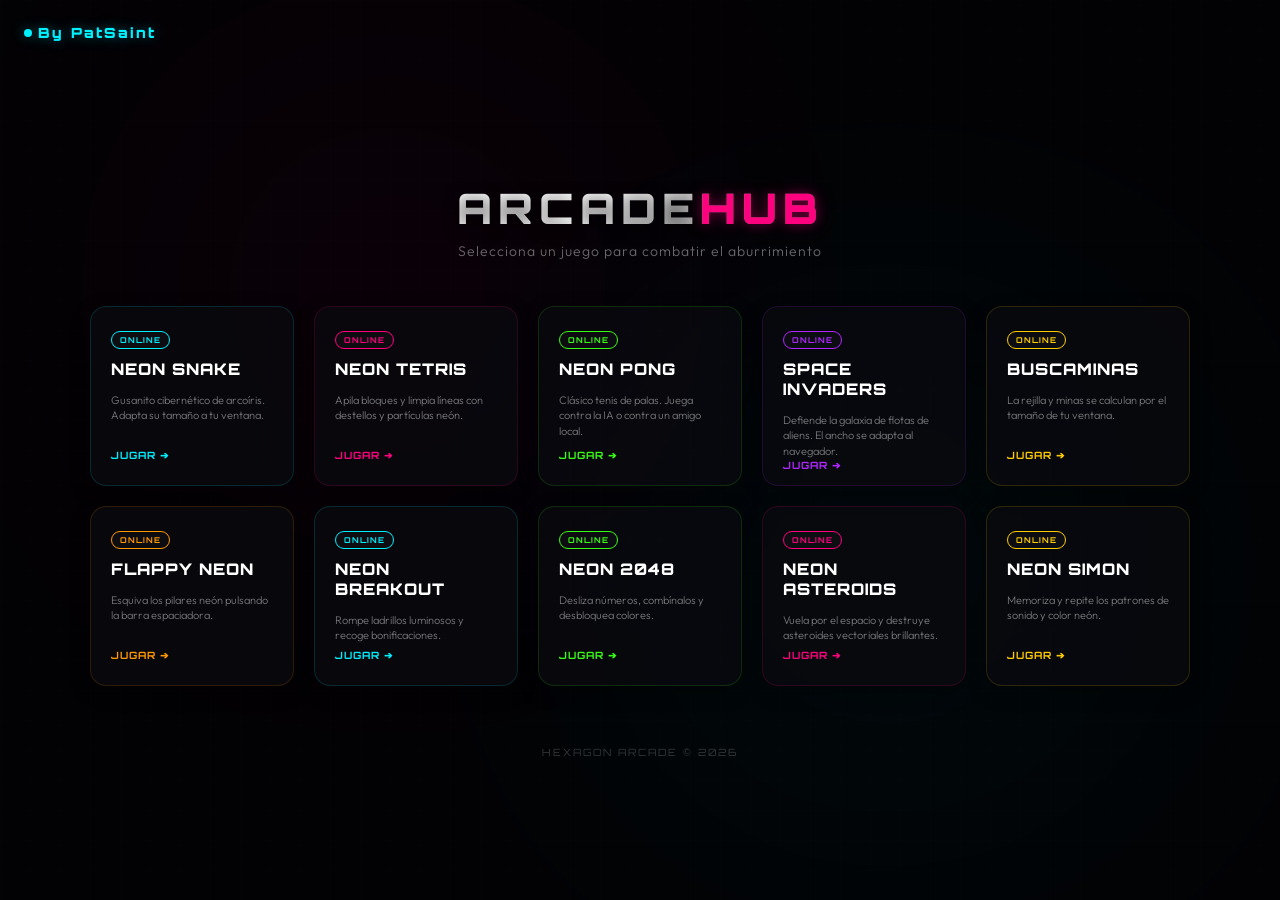
==== index.html @ 44b200b7 "feat: publish arcade hub" ====
<!DOCTYPE html>
<html lang="es">
<head>
    <meta charset="UTF-8">
    <meta name="viewport" content="width=device-width, initial-scale=1.0">
    <title>Arcade Hub | Antiaurrimiento</title>
    <link rel="preconnect" href="https://fonts.googleapis.com">
    <link rel="preconnect" href="https://fonts.gstatic.com" crossorigin>
    <link href="https://fonts.googleapis.com/css2?family=Orbitron:wght@400;700;900&family=Outfit:wght@300;400;600&display=swap" rel="stylesheet">
    <style>
        /* Variables */
        :root {
            --bg-color: #020204;
            --panel-bg: rgba(10, 10, 15, 0.75);
            --border-color: rgba(255, 255, 255, 0.05);
            
            --neon-cyan: #00f0ff;
            --neon-pink: #ff007f;
            --neon-green: #39ff14;
            --neon-purple: #b026ff;
            --neon-yellow: #ffcc00;
            --neon-orange: #ff9900;
            
            --glow-cyan: 0 0 12px rgba(0, 240, 255, 0.4), 0 0 25px rgba(0, 240, 255, 0.15);
            --glow-pink: 0 0 12px rgba(255, 0, 127, 0.4), 0 0 25px rgba(255, 0, 127, 0.15);
            --glow-green: 0 0 12px rgba(57, 255, 20, 0.4), 0 0 25px rgba(57, 255, 20, 0.15);
            --glow-purple: 0 0 12px rgba(176, 38, 255, 0.4), 0 0 25px rgba(176, 38, 255, 0.15);
            --glow-yellow: 0 0 12px rgba(255, 204, 0, 0.4), 0 0 25px rgba(255, 204, 0, 0.15);
            --glow-orange: 0 0 12px rgba(255, 153, 0, 0.4), 0 0 25px rgba(255, 153, 0, 0.15);
        }

        /* General */
        * {
            margin: 0;
            padding: 0;
            box-sizing: border-box;
            user-select: none;
            -webkit-user-select: none;
        }

        body {
            background-color: var(--bg-color);
            background-image: 
                linear-gradient(rgba(255, 255, 255, 0.005) 1px, transparent 1px),
                linear-gradient(90deg, rgba(255, 255, 255, 0.005) 1px, transparent 1px);
            background-size: 30px 30px;
            color: #ffffff;
            font-family: 'Outfit', sans-serif;
            min-height: 100vh;
            display: flex;
            flex-direction: column;
            align-items: center;
            justify-content: center;
            overflow-x: hidden;
            position: relative;
            padding: 80px 20px 40px 20px;
        }

        /* Sello Neón Top-Left */
        .branding {
            position: absolute;
            top: 24px;
            left: 24px;
            font-family: 'Orbitron', sans-serif;
            font-size: 14px;
            font-weight: 900;
            letter-spacing: 2px;
            color: var(--neon-cyan);
            text-shadow: var(--glow-cyan);
            z-index: 100;
            display: flex;
            align-items: center;
            gap: 6px;
        }
        
        .branding::before {
            content: '';
            display: inline-block;
            width: 8px;
            height: 8px;
            background-color: var(--neon-cyan);
            border-radius: 50%;
            box-shadow: var(--glow-cyan);
            animation: pulse 1.5s infinite alternate;
        }

        /* Efectos de Luces de Fondo */
        .ambient-glow {
            position: absolute;
            width: 400px;
            height: 400px;
            border-radius: 50%;
            filter: blur(160px);
            opacity: 0.07;
            pointer-events: none;
            z-index: 0;
        }
        .glow-1 { top: 10%; left: 15%; background: var(--neon-pink); }
        .glow-2 { bottom: 15%; right: 15%; background: var(--neon-cyan); }

        /* Contenedor */
        .hub-container {
            max-width: 1100px;
            width: 100%;
            z-index: 2;
            display: flex;
            flex-direction: column;
            align-items: center;
            gap: 36px;
        }

        /* Cabecera */
        .header {
            text-align: center;
            margin-bottom: 10px;
        }

        .hub-title {
            font-family: 'Orbitron', sans-serif;
            font-size: 42px;
            font-weight: 900;
            letter-spacing: 6px;
            margin-bottom: 8px;
            background: linear-gradient(135deg, #ffffff 40%, rgba(255, 255, 255, 0.4));
            -webkit-background-clip: text;
            -webkit-text-fill-color: transparent;
            text-shadow: 0 4px 15px rgba(0, 0, 0, 0.6);
        }

        .hub-title span {
            color: var(--neon-pink);
            text-shadow: var(--glow-pink);
            -webkit-text-fill-color: initial;
        }

        .hub-subtitle {
            font-size: 14px;
            font-weight: 300;
            color: rgba(255, 255, 255, 0.4);
            letter-spacing: 1px;
        }

        /* Grilla de Juegos Compacta */
        .games-grid {
            display: grid;
            grid-template-columns: repeat(auto-fill, minmax(200px, 1fr));
            gap: 20px;
            width: 100%;
        }

        /* Tarjeta de Juego Pequeña y Clicable */
        .game-card {
            background: var(--panel-bg);
            border: 1px solid var(--border-color);
            border-radius: 16px;
            padding: 24px 20px;
            display: flex;
            flex-direction: column;
            justify-content: space-between;
            text-decoration: none;
            transition: all 0.3s cubic-bezier(0.16, 1, 0.3, 1);
            position: relative;
            overflow: hidden;
            height: 180px;
            box-shadow: 0 6px 20px rgba(0, 0, 0, 0.3);
        }

        .card-top {
            display: flex;
            flex-direction: column;
            gap: 10px;
        }

        .game-badge {
            font-family: 'Orbitron', sans-serif;
            font-size: 8px;
            font-weight: 700;
            letter-spacing: 1px;
            padding: 3px 8px;
            border-radius: 10px;
            align-self: flex-start;
            border: 1px solid currentColor;
            background: rgba(255, 255, 255, 0.02);
        }

        .game-title {
            font-family: 'Orbitron', sans-serif;
            font-size: 16px;
            font-weight: 900;
            letter-spacing: 1px;
            color: #ffffff;
            transition: transform 0.3s ease;
        }

        .game-desc {
            font-size: 11px;
            line-height: 1.4;
            color: rgba(255, 255, 255, 0.45);
            font-weight: 300;
            margin-top: 4px;
        }

        .play-indicator {
            font-family: 'Orbitron', sans-serif;
            font-size: 10px;
            font-weight: 700;
            letter-spacing: 1px;
            margin-top: auto;
            display: flex;
            align-items: center;
            gap: 6px;
            transition: transform 0.2s ease;
        }

        /* Estilos Neón Individuales por Tarjeta */
        
        /* 1. Snake */
        .card-snake { border-color: rgba(0, 240, 255, 0.15); }
        .card-snake .game-badge { color: var(--neon-cyan); }
        .card-snake .play-indicator { color: var(--neon-cyan); }
        .card-snake:hover {
            transform: translateY(-5px);
            border-color: var(--neon-cyan);
            box-shadow: var(--glow-cyan), 0 12px 30px rgba(0, 0, 0, 0.5);
        }
        
        /* 2. Tetris */
        .card-tetris { border-color: rgba(255, 0, 127, 0.15); }
        .card-tetris .game-badge { color: var(--neon-pink); }
        .card-tetris .play-indicator { color: var(--neon-pink); }
        .card-tetris:hover {
            transform: translateY(-5px);
            border-color: var(--neon-pink);
            box-shadow: var(--glow-pink), 0 12px 30px rgba(0, 0, 0, 0.5);
        }

        /* 3. Pong */
        .card-pong { border-color: rgba(57, 255, 20, 0.15); }
        .card-pong .game-badge { color: var(--neon-green); }
        .card-pong .play-indicator { color: var(--neon-green); }
        .card-pong:hover {
            transform: translateY(-5px);
            border-color: var(--neon-green);
            box-shadow: var(--glow-green), 0 12px 30px rgba(0, 0, 0, 0.5);
        }

        /* 4. Invaders */
        .card-invaders { border-color: rgba(176, 38, 255, 0.15); }
        .card-invaders .game-badge { color: var(--neon-purple); }
        .card-invaders .play-indicator { color: var(--neon-purple); }
        .card-invaders:hover {
            transform: translateY(-5px);
            border-color: var(--neon-purple);
            box-shadow: var(--glow-purple), 0 12px 30px rgba(0, 0, 0, 0.5);
        }

        /* 5. Buscaminas */
        .card-mines { border-color: rgba(255, 204, 0, 0.15); }
        .card-mines .game-badge { color: var(--neon-yellow); }
        .card-mines .play-indicator { color: var(--neon-yellow); }
        .card-mines:hover {
            transform: translateY(-5px);
            border-color: var(--neon-yellow);
            box-shadow: var(--glow-yellow), 0 12px 30px rgba(0, 0, 0, 0.5);
        }

        /* 6. Flappy */
        .card-flappy { border-color: rgba(255, 153, 0, 0.15); }
        .card-flappy .game-badge { color: var(--neon-orange); }
        .card-flappy .play-indicator { color: var(--neon-orange); }
        .card-flappy:hover {
            transform: translateY(-5px);
            border-color: var(--neon-orange);
            box-shadow: var(--glow-orange), 0 12px 30px rgba(0, 0, 0, 0.5);
        }

        /* 7. Breakout */
        .card-breakout { border-color: rgba(0, 240, 255, 0.15); }
        .card-breakout .game-badge { color: var(--neon-cyan); }
        .card-breakout .play-indicator { color: var(--neon-cyan); }
        .card-breakout:hover {
            transform: translateY(-5px);
            border-color: var(--neon-cyan);
            box-shadow: var(--glow-cyan), 0 12px 30px rgba(0, 0, 0, 0.5);
        }

        /* 8. 2048 */
        .card-2048 { border-color: rgba(57, 255, 20, 0.15); }
        .card-2048 .game-badge { color: var(--neon-green); }
        .card-2048 .play-indicator { color: var(--neon-green); }
        .card-2048:hover {
            transform: translateY(-5px);
            border-color: var(--neon-green);
            box-shadow: var(--glow-green), 0 12px 30px rgba(0, 0, 0, 0.5);
        }

        /* 9. Asteroids */
        .card-asteroids { border-color: rgba(255, 0, 127, 0.15); }
        .card-asteroids .game-badge { color: var(--neon-pink); }
        .card-asteroids .play-indicator { color: var(--neon-pink); }
        .card-asteroids:hover {
            transform: translateY(-5px);
            border-color: var(--neon-pink);
            box-shadow: var(--glow-pink), 0 12px 30px rgba(0, 0, 0, 0.5);
        }

        /* 10. Simon */
        .card-simon { border-color: rgba(255, 204, 0, 0.15); }
        .card-simon .game-badge { color: var(--neon-yellow); }
        .card-simon .play-indicator { color: var(--neon-yellow); }
        .card-simon:hover {
            transform: translateY(-5px);
            border-color: var(--neon-yellow);
            box-shadow: var(--glow-yellow), 0 12px 30px rgba(0, 0, 0, 0.5);
        }

        /* Efecto al hacer hover general */
        .game-card:hover .play-indicator {
            transform: translateX(4px);
        }

        /* Footer */
        .footer {
            margin-top: 24px;
            font-size: 10px;
            color: rgba(255, 255, 255, 0.2);
            letter-spacing: 2px;
            font-family: 'Orbitron', sans-serif;
        }

        @keyframes pulse {
            from { opacity: 0.6; }
            to { opacity: 1; }
        }

        /* Adaptabilidad */
        @media (max-width: 600px) {
            .branding {
                position: static;
                margin-bottom: 24px;
            }
            body {
                padding-top: 40px;
            }
            .games-grid {
                grid-template-columns: 1fr;
            }
            .game-card {
                height: 150px;
            }
        }
    </style>
</head>
<body>
    <!-- Sello neón -->
    <div class="branding">By PatSaint</div>

    <!-- Luces de fondo -->
    <div class="ambient-glow glow-1"></div>
    <div class="ambient-glow glow-2"></div>

    <div class="hub-container">
        <!-- Cabecera -->
        <header class="header">
            <h1 class="hub-title">ARCADE<span>HUB</span></h1>
            <p class="hub-subtitle">Selecciona un juego para combatir el aburrimiento</p>
        </header>

        <!-- Grilla de Juegos -->
        <main class="games-grid">
            
            <!-- 1. Gusanito (Snake) -->
            <a href="snake.html" class="game-card card-snake">
                <div class="card-top">
                    <span class="game-badge">ONLINE</span>
                    <h2 class="game-title">NEON SNAKE</h2>
                    <p class="game-desc">Gusanito cibernético de arcoíris. Adapta su tamaño a tu ventana.</p>
                </div>
                <div class="play-indicator">JUGAR ➔</div>
            </a>

            <!-- 2. Tetris -->
            <a href="tetris.html" class="game-card card-tetris">
                <div class="card-top">
                    <span class="game-badge">ONLINE</span>
                    <h2 class="game-title">NEON TETRIS</h2>
                    <p class="game-desc">Apila bloques y limpia líneas con destellos y partículas neón.</p>
                </div>
                <div class="play-indicator">JUGAR ➔</div>
            </a>

            <!-- 3. Pong -->
            <a href="pong.html" class="game-card card-pong">
                <div class="card-top">
                    <span class="game-badge">ONLINE</span>
                    <h2 class="game-title">NEON PONG</h2>
                    <p class="game-desc">Clásico tenis de palas. Juega contra la IA o contra un amigo local.</p>
                </div>
                <div class="play-indicator">JUGAR ➔</div>
            </a>

            <!-- 4. Space Invaders -->
            <a href="invaders.html" class="game-card card-invaders">
                <div class="card-top">
                    <span class="game-badge">ONLINE</span>
                    <h2 class="game-title">SPACE INVADERS</h2>
                    <p class="game-desc">Defiende la galaxia de flotas de aliens. El ancho se adapta al navegador.</p>
                </div>
                <div class="play-indicator">JUGAR ➔</div>
            </a>

            <!-- 5. Buscaminas -->
            <a href="minesweeper.html" class="game-card card-mines">
                <div class="card-top">
                    <span class="game-badge">ONLINE</span>
                    <h2 class="game-title">BUSCAMINAS</h2>
                    <p class="game-desc">La rejilla y minas se calculan por el tamaño de tu ventana.</p>
                </div>
                <div class="play-indicator">JUGAR ➔</div>
            </a>

            <!-- 6. Flappy Neon -->
            <a href="flappy.html" class="game-card card-flappy">
                <div class="card-top">
                    <span class="game-badge">ONLINE</span>
                    <h2 class="game-title">FLAPPY NEON</h2>
                    <p class="game-desc">Esquiva los pilares neón pulsando la barra espaciadora.</p>
                </div>
                <div class="play-indicator">JUGAR ➔</div>
            </a>

            <!-- 7. Breakout -->
            <a href="breakout.html" class="game-card card-breakout">
                <div class="card-top">
                    <span class="game-badge">ONLINE</span>
                    <h2 class="game-title">NEON BREAKOUT</h2>
                    <p class="game-desc">Rompe ladrillos luminosos y recoge bonificaciones.</p>
                </div>
                <div class="play-indicator">JUGAR ➔</div>
            </a>

            <!-- 8. 2048 -->
            <a href="2048.html" class="game-card card-2048">
                <div class="card-top">
                    <span class="game-badge">ONLINE</span>
                    <h2 class="game-title">NEON 2048</h2>
                    <p class="game-desc">Desliza números, combínalos y desbloquea colores.</p>
                </div>
                <div class="play-indicator">JUGAR ➔</div>
            </a>

            <!-- 9. Asteroids -->
            <a href="asteroids.html" class="game-card card-asteroids">
                <div class="card-top">
                    <span class="game-badge">ONLINE</span>
                    <h2 class="game-title">NEON ASTEROIDS</h2>
                    <p class="game-desc">Vuela por el espacio y destruye asteroides vectoriales brillantes.</p>
                </div>
                <div class="play-indicator">JUGAR ➔</div>
            </a>

            <!-- 10. Simon -->
            <a href="simon.html" class="game-card card-simon">
                <div class="card-top">
                    <span class="game-badge">ONLINE</span>
                    <h2 class="game-title">NEON SIMON</h2>
                    <p class="game-desc">Memoriza y repite los patrones de sonido y color neón.</p>
                </div>
                <div class="play-indicator">JUGAR ➔</div>
            </a>

        </main>

        <!-- Footer -->
        <footer class="footer">
            HEXAGON ARCADE &copy; 2026
        </footer>
    </div>
</body>
</html>
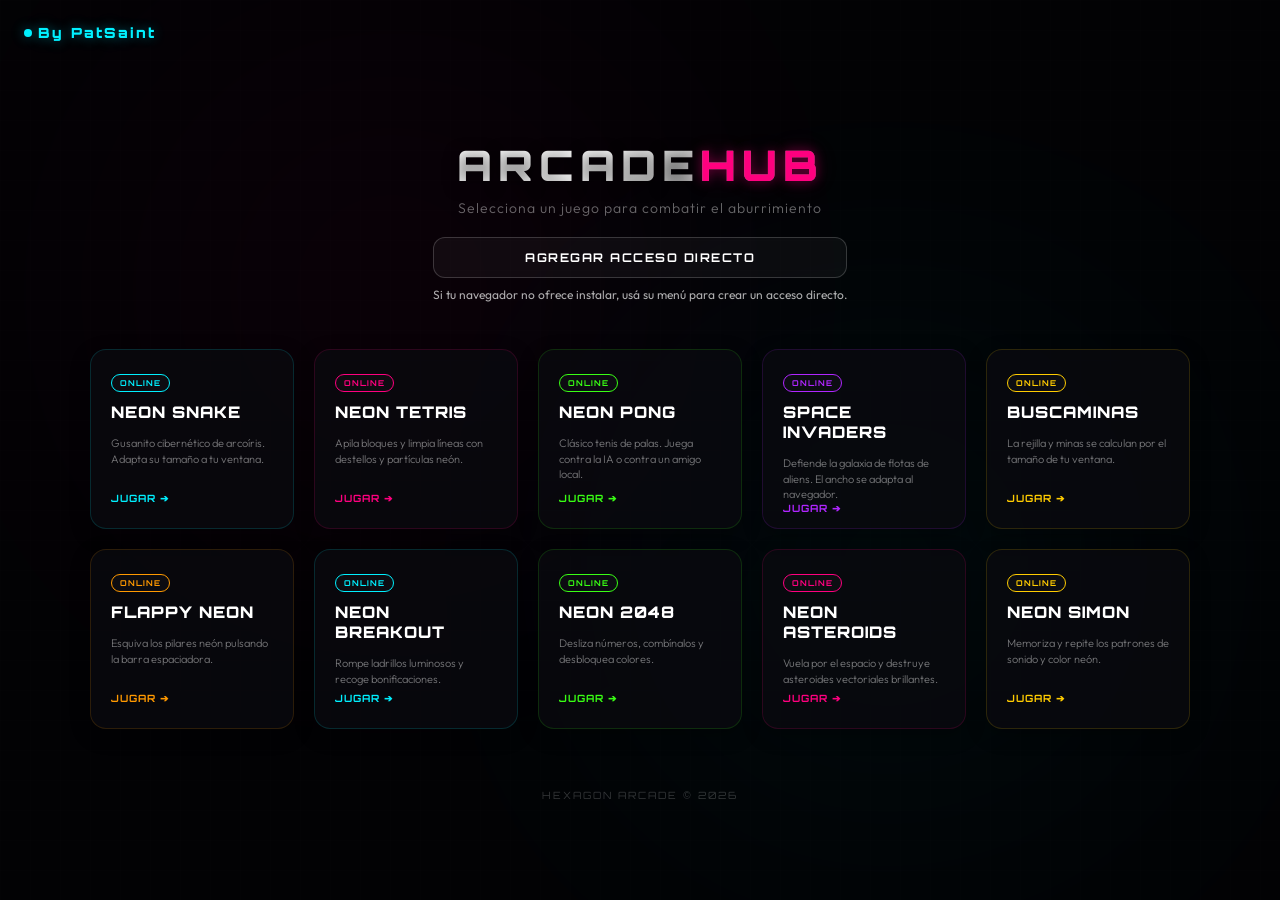
==== commit fb9d9b25: "feat: polish arcade mobile flows" ====
--- a/index.html
+++ b/index.html
@@ -4,6 +4,10 @@
     <meta charset="UTF-8">
     <meta name="viewport" content="width=device-width, initial-scale=1.0">
     <title>Arcade Hub | Antiaurrimiento</title>
+    <meta name="theme-color" content="#020204">
+    <meta name="apple-mobile-web-app-capable" content="yes">
+    <meta name="apple-mobile-web-app-status-bar-style" content="black-translucent">
+    <link rel="manifest" href="manifest.webmanifest">
     <link rel="preconnect" href="https://fonts.googleapis.com">
     <link rel="preconnect" href="https://fonts.gstatic.com" crossorigin>
     <link href="https://fonts.googleapis.com/css2?family=Orbitron:wght@400;700;900&family=Outfit:wght@300;400;600&display=swap" rel="stylesheet">
@@ -140,6 +144,11 @@
             letter-spacing: 1px;
         }
 
+        .hub-actions {
+            margin-top: 20px;
+            width: min(100%, 360px);
+        }
+
         /* Grilla de Juegos Compacta */
         .games-grid {
             display: grid;
@@ -364,6 +373,7 @@
         <header class="header">
             <h1 class="hub-title">ARCADE<span>HUB</span></h1>
             <p class="hub-subtitle">Selecciona un juego para combatir el aburrimiento</p>
+            <div class="hub-actions" data-install-slot></div>
         </header>
 
         <!-- Grilla de Juegos -->
@@ -424,7 +434,7 @@
                 <div class="card-top">
                     <span class="game-badge">ONLINE</span>
                     <h2 class="game-title">FLAPPY NEON</h2>
-                    <p class="game-desc">Esquiva los pilares neón pulsando la barra espaciadora.</p>
+                    <p class="game-desc" data-touch-text="Esquivá los pilares neón tocando la pantalla." data-desktop-text="Esquiva los pilares neón pulsando la barra espaciadora.">Esquiva los pilares neón pulsando la barra espaciadora.</p>
                 </div>
                 <div class="play-indicator">JUGAR ➔</div>
             </a>
@@ -476,5 +486,6 @@
             HEXAGON ARCADE &copy; 2026
         </footer>
     </div>
+    <script src="app-shell.js"></script>
 </body>
 </html>
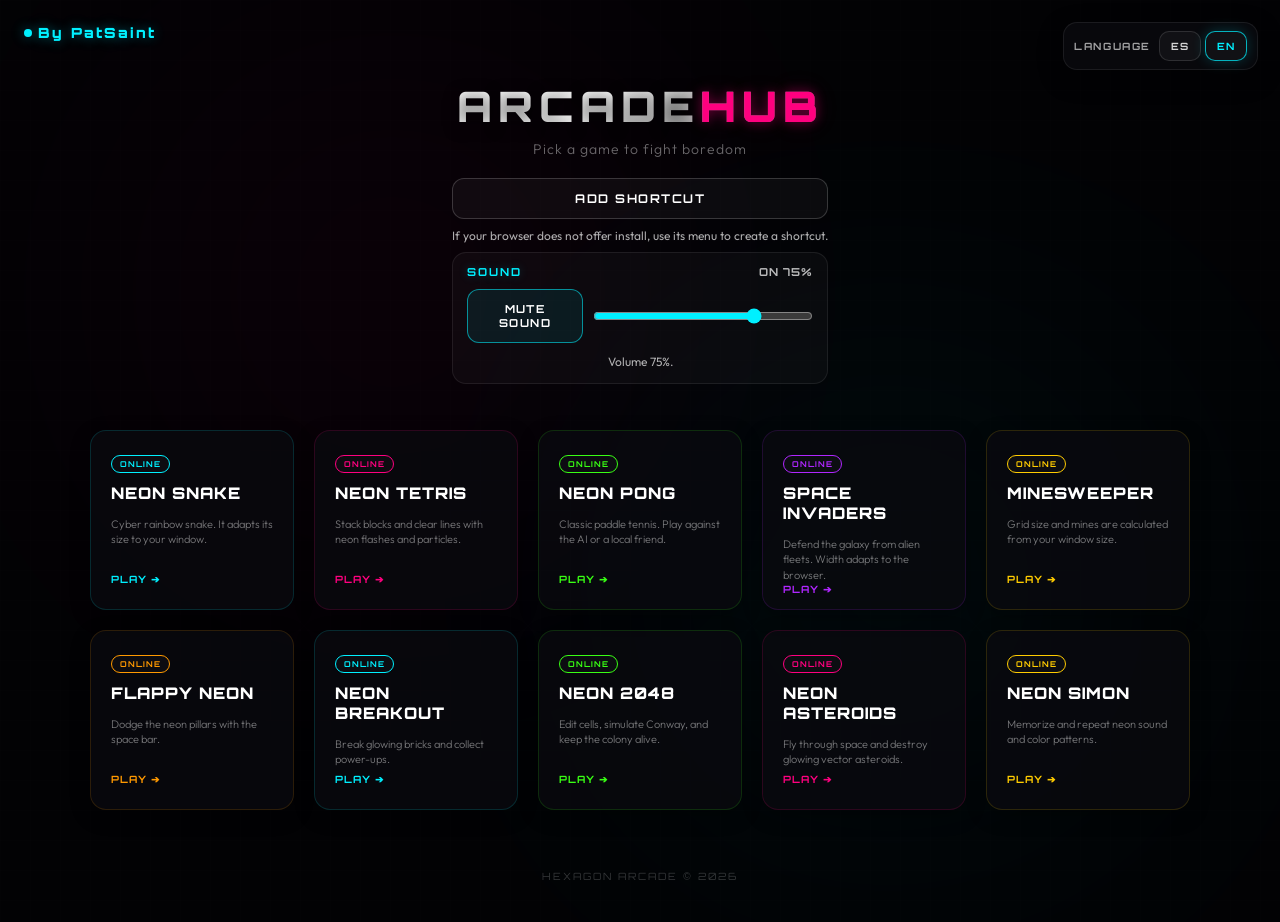
==== commit a3dff55e: "feat: add arcade language toggle and translations" ====
--- a/index.html
+++ b/index.html
@@ -360,7 +360,7 @@
         }
     </style>
 </head>
-<body>
+<body data-i18n-title="hub.meta.title">
     <!-- Sello neón -->
     <div class="branding">By PatSaint</div>
 
@@ -372,7 +372,7 @@
         <!-- Cabecera -->
         <header class="header">
             <h1 class="hub-title">ARCADE<span>HUB</span></h1>
-            <p class="hub-subtitle">Selecciona un juego para combatir el aburrimiento</p>
+            <p class="hub-subtitle" data-i18n="hub.subtitle">Selecciona un juego para combatir el aburrimiento</p>
             <div class="hub-actions" data-install-slot></div>
         </header>
 
@@ -382,101 +382,101 @@
             <!-- 1. Gusanito (Snake) -->
             <a href="snake.html" class="game-card card-snake">
                 <div class="card-top">
-                    <span class="game-badge">ONLINE</span>
+                    <span class="game-badge" data-i18n="hub.online">ONLINE</span>
                     <h2 class="game-title">NEON SNAKE</h2>
-                    <p class="game-desc">Gusanito cibernético de arcoíris. Adapta su tamaño a tu ventana.</p>
-                </div>
-                <div class="play-indicator">JUGAR ➔</div>
+                    <p class="game-desc" data-i18n="hub.snake.desc">Gusanito cibernético de arcoíris. Adapta su tamaño a tu ventana.</p>
+                </div>
+                <div class="play-indicator" data-i18n="hub.play">JUGAR ➔</div>
             </a>
 
             <!-- 2. Tetris -->
             <a href="tetris.html" class="game-card card-tetris">
                 <div class="card-top">
-                    <span class="game-badge">ONLINE</span>
+                    <span class="game-badge" data-i18n="hub.online">ONLINE</span>
                     <h2 class="game-title">NEON TETRIS</h2>
-                    <p class="game-desc">Apila bloques y limpia líneas con destellos y partículas neón.</p>
-                </div>
-                <div class="play-indicator">JUGAR ➔</div>
+                    <p class="game-desc" data-i18n="hub.tetris.desc">Apila bloques y limpia líneas con destellos y partículas neón.</p>
+                </div>
+                <div class="play-indicator" data-i18n="hub.play">JUGAR ➔</div>
             </a>
 
             <!-- 3. Pong -->
             <a href="pong.html" class="game-card card-pong">
                 <div class="card-top">
-                    <span class="game-badge">ONLINE</span>
+                    <span class="game-badge" data-i18n="hub.online">ONLINE</span>
                     <h2 class="game-title">NEON PONG</h2>
-                    <p class="game-desc">Clásico tenis de palas. Juega contra la IA o contra un amigo local.</p>
-                </div>
-                <div class="play-indicator">JUGAR ➔</div>
+                    <p class="game-desc" data-i18n="hub.pong.desc">Clásico tenis de palas. Juega contra la IA o contra un amigo local.</p>
+                </div>
+                <div class="play-indicator" data-i18n="hub.play">JUGAR ➔</div>
             </a>
 
             <!-- 4. Space Invaders -->
             <a href="invaders.html" class="game-card card-invaders">
                 <div class="card-top">
-                    <span class="game-badge">ONLINE</span>
+                    <span class="game-badge" data-i18n="hub.online">ONLINE</span>
                     <h2 class="game-title">SPACE INVADERS</h2>
-                    <p class="game-desc">Defiende la galaxia de flotas de aliens. El ancho se adapta al navegador.</p>
-                </div>
-                <div class="play-indicator">JUGAR ➔</div>
+                    <p class="game-desc" data-i18n="hub.invaders.desc">Defiende la galaxia de flotas de aliens. El ancho se adapta al navegador.</p>
+                </div>
+                <div class="play-indicator" data-i18n="hub.play">JUGAR ➔</div>
             </a>
 
             <!-- 5. Buscaminas -->
             <a href="minesweeper.html" class="game-card card-mines">
                 <div class="card-top">
-                    <span class="game-badge">ONLINE</span>
-                    <h2 class="game-title">BUSCAMINAS</h2>
-                    <p class="game-desc">La rejilla y minas se calculan por el tamaño de tu ventana.</p>
-                </div>
-                <div class="play-indicator">JUGAR ➔</div>
+                    <span class="game-badge" data-i18n="hub.online">ONLINE</span>
+                    <h2 class="game-title" data-i18n="hub.mines.title">BUSCAMINAS</h2>
+                    <p class="game-desc" data-i18n="hub.mines.desc">La rejilla y minas se calculan por el tamaño de tu ventana.</p>
+                </div>
+                <div class="play-indicator" data-i18n="hub.play">JUGAR ➔</div>
             </a>
 
             <!-- 6. Flappy Neon -->
             <a href="flappy.html" class="game-card card-flappy">
                 <div class="card-top">
-                    <span class="game-badge">ONLINE</span>
+                    <span class="game-badge" data-i18n="hub.online">ONLINE</span>
                     <h2 class="game-title">FLAPPY NEON</h2>
-                    <p class="game-desc" data-touch-text="Esquivá los pilares neón tocando la pantalla." data-desktop-text="Esquiva los pilares neón pulsando la barra espaciadora.">Esquiva los pilares neón pulsando la barra espaciadora.</p>
-                </div>
-                <div class="play-indicator">JUGAR ➔</div>
+                    <p class="game-desc" id="hubFlappyDesc" data-touch-text="Esquivá los pilares neón tocando la pantalla." data-desktop-text="Esquiva los pilares neón pulsando la barra espaciadora.">Esquiva los pilares neón pulsando la barra espaciadora.</p>
+                </div>
+                <div class="play-indicator" data-i18n="hub.play">JUGAR ➔</div>
             </a>
 
             <!-- 7. Breakout -->
             <a href="breakout.html" class="game-card card-breakout">
                 <div class="card-top">
-                    <span class="game-badge">ONLINE</span>
+                    <span class="game-badge" data-i18n="hub.online">ONLINE</span>
                     <h2 class="game-title">NEON BREAKOUT</h2>
-                    <p class="game-desc">Rompe ladrillos luminosos y recoge bonificaciones.</p>
-                </div>
-                <div class="play-indicator">JUGAR ➔</div>
+                    <p class="game-desc" data-i18n="hub.breakout.desc">Rompe ladrillos luminosos y recoge bonificaciones.</p>
+                </div>
+                <div class="play-indicator" data-i18n="hub.play">JUGAR ➔</div>
             </a>
 
             <!-- 8. 2048 -->
             <a href="2048.html" class="game-card card-2048">
                 <div class="card-top">
-                    <span class="game-badge">ONLINE</span>
+                    <span class="game-badge" data-i18n="hub.online">ONLINE</span>
                     <h2 class="game-title">NEON 2048</h2>
-                    <p class="game-desc">Desliza números, combínalos y desbloquea colores.</p>
-                </div>
-                <div class="play-indicator">JUGAR ➔</div>
+                    <p class="game-desc" data-i18n="hub.life.desc">Editá células, simulá Conway y mantené viva la colonia.</p>
+                </div>
+                <div class="play-indicator" data-i18n="hub.play">JUGAR ➔</div>
             </a>
 
             <!-- 9. Asteroids -->
             <a href="asteroids.html" class="game-card card-asteroids">
                 <div class="card-top">
-                    <span class="game-badge">ONLINE</span>
+                    <span class="game-badge" data-i18n="hub.online">ONLINE</span>
                     <h2 class="game-title">NEON ASTEROIDS</h2>
-                    <p class="game-desc">Vuela por el espacio y destruye asteroides vectoriales brillantes.</p>
-                </div>
-                <div class="play-indicator">JUGAR ➔</div>
+                    <p class="game-desc" data-i18n="hub.asteroids.desc">Vuela por el espacio y destruye asteroides vectoriales brillantes.</p>
+                </div>
+                <div class="play-indicator" data-i18n="hub.play">JUGAR ➔</div>
             </a>
 
             <!-- 10. Simon -->
             <a href="simon.html" class="game-card card-simon">
                 <div class="card-top">
-                    <span class="game-badge">ONLINE</span>
+                    <span class="game-badge" data-i18n="hub.online">ONLINE</span>
                     <h2 class="game-title">NEON SIMON</h2>
-                    <p class="game-desc">Memoriza y repite los patrones de sonido y color neón.</p>
-                </div>
-                <div class="play-indicator">JUGAR ➔</div>
+                    <p class="game-desc" data-i18n="hub.simon.desc">Memoriza y repite los patrones de sonido y color neón.</p>
+                </div>
+                <div class="play-indicator" data-i18n="hub.play">JUGAR ➔</div>
             </a>
 
         </main>
@@ -487,5 +487,54 @@
         </footer>
     </div>
     <script src="app-shell.js"></script>
+    <script>
+        window.BORED_I18N?.registerTranslations('hub', {
+            es: {
+                hub: {
+                    meta: { title: 'Arcade Hub | Antiaurrimiento' },
+                    subtitle: 'Seleccioná un juego para combatir el aburrimiento',
+                    online: 'ONLINE',
+                    play: 'JUGAR ➔',
+                    snake: { desc: 'Gusanito cibernético de arcoíris. Adapta su tamaño a tu ventana.' },
+                    tetris: { desc: 'Apilá bloques y limpiá líneas con destellos y partículas neón.' },
+                    pong: { desc: 'Clásico tenis de palas. Jugá contra la IA o contra un amigo local.' },
+                    invaders: { desc: 'Defendé la galaxia de flotas alien. El ancho se adapta al navegador.' },
+                    mines: { title: 'BUSCAMINAS', desc: 'La rejilla y las minas se calculan según el tamaño de tu ventana.' },
+                    breakout: { desc: 'Rompé ladrillos luminosos y recogé bonificaciones.' },
+                    life: { desc: 'Editá células, simulá Conway y mantené viva la colonia.' },
+                    asteroids: { desc: 'Volá por el espacio y destruí asteroides vectoriales brillantes.' },
+                    simon: { desc: 'Memorizá y repetí los patrones de sonido y color neón.' }
+                }
+            },
+            en: {
+                hub: {
+                    meta: { title: 'Arcade Hub | Anti-Boredom' },
+                    subtitle: 'Pick a game to fight boredom',
+                    online: 'ONLINE',
+                    play: 'PLAY ➔',
+                    snake: { desc: 'Cyber rainbow snake. It adapts its size to your window.' },
+                    tetris: { desc: 'Stack blocks and clear lines with neon flashes and particles.' },
+                    pong: { desc: 'Classic paddle tennis. Play against the AI or a local friend.' },
+                    invaders: { desc: 'Defend the galaxy from alien fleets. Width adapts to the browser.' },
+                    mines: { title: 'MINESWEEPER', desc: 'Grid size and mines are calculated from your window size.' },
+                    breakout: { desc: 'Break glowing bricks and collect power-ups.' },
+                    life: { desc: 'Edit cells, simulate Conway, and keep the colony alive.' },
+                    asteroids: { desc: 'Fly through space and destroy glowing vector asteroids.' },
+                    simon: { desc: 'Memorize and repeat neon sound and color patterns.' }
+                }
+            }
+        }, (lang) => {
+            const flappy = document.getElementById('hubFlappyDesc');
+            if (!flappy) return;
+            if (lang === 'en') {
+                flappy.dataset.touchText = 'Dodge the neon pillars by tapping the screen.';
+                flappy.dataset.desktopText = 'Dodge the neon pillars with the space bar.';
+            } else {
+                flappy.dataset.touchText = 'Esquivá los pilares neón tocando la pantalla.';
+                flappy.dataset.desktopText = 'Esquiva los pilares neón pulsando la barra espaciadora.';
+            }
+            window.BORED_UI?.applyAdaptiveContent?.();
+        });
+    </script>
 </body>
 </html>
